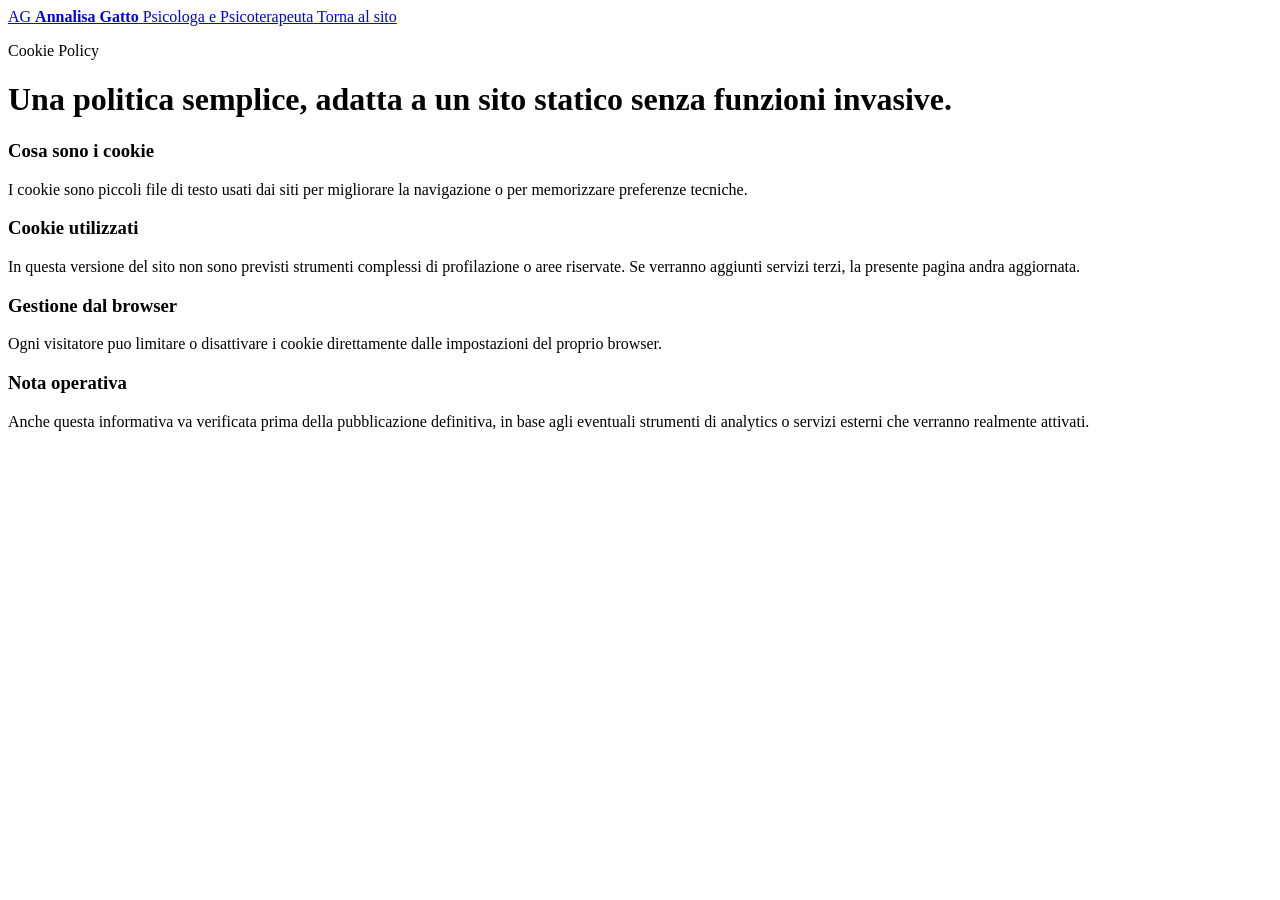
==== test1/cookie-policy.html @ 2bf9d8ae "Add files via upload" ====
<!doctype html>
<html lang="it">
  <head>
    <meta charset="UTF-8" />
    <meta name="viewport" content="width=device-width, initial-scale=1.0" />
    <title>Cookie Policy | Dott.ssa Annalisa Gatto</title>
    <meta
      name="description"
      content="Informativa cookie del sito della Dott.ssa Annalisa Gatto."
    />
    <link rel="preconnect" href="https://fonts.googleapis.com" />
    <link rel="preconnect" href="https://fonts.gstatic.com" crossorigin />
    <link
      href="https://fonts.googleapis.com/css2?family=Fraunces:opsz,wght@9..144,500..700&family=Manrope:wght@400;500;600;700;800&display=swap"
      rel="stylesheet"
    />
    <link rel="stylesheet" href="styles.css" />
  </head>
  <body class="legal-page">
    <main class="legal-hero">
      <div class="container">
        <div class="legal-topbar">
          <a class="brand" href="index.html">
            <span class="brand-seal">AG</span>
            <span class="brand-copy">
              <strong>Annalisa Gatto</strong>
              <span>Psicologa e Psicoterapeuta</span>
            </span>
          </a>
          <a class="button button-secondary" href="index.html">Torna al sito</a>
        </div>

        <div class="legal-card">
          <div class="legal-copy">
            <p class="eyebrow">Cookie Policy</p>
            <h1>Una politica semplice, adatta a un sito statico senza funzioni invasive.</h1>

            <section>
              <h3>Cosa sono i cookie</h3>
              <p>
                I cookie sono piccoli file di testo usati dai siti per migliorare la navigazione o
                per memorizzare preferenze tecniche.
              </p>
            </section>

            <section>
              <h3>Cookie utilizzati</h3>
              <p>
                In questa versione del sito non sono previsti strumenti complessi di profilazione o
                aree riservate. Se verranno aggiunti servizi terzi, la presente pagina andra
                aggiornata.
              </p>
            </section>

            <section>
              <h3>Gestione dal browser</h3>
              <p>
                Ogni visitatore puo limitare o disattivare i cookie direttamente dalle impostazioni
                del proprio browser.
              </p>
            </section>

            <section>
              <h3>Nota operativa</h3>
              <p>
                Anche questa informativa va verificata prima della pubblicazione definitiva, in base
                agli eventuali strumenti di analytics o servizi esterni che verranno realmente
                attivati.
              </p>
            </section>
          </div>
        </div>
      </div>
    </main>
  </body>
</html>
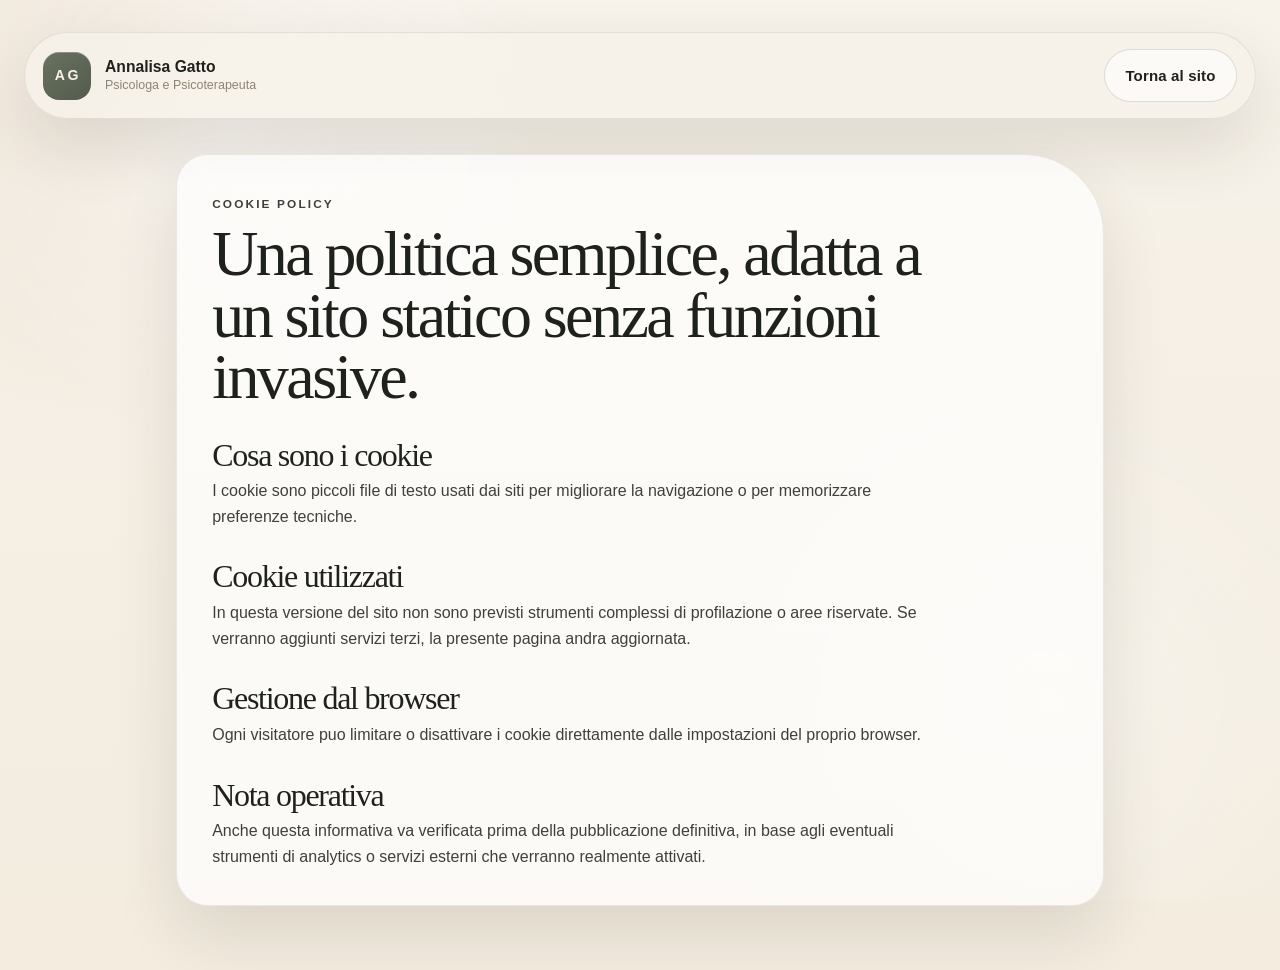
==== commit f795daf0: "Add files via upload" ====
--- a/test1/cookie-policy.html
+++ b/test1/cookie-policy.html
@@ -11,7 +11,7 @@
     <link rel="preconnect" href="https://fonts.googleapis.com" />
     <link rel="preconnect" href="https://fonts.gstatic.com" crossorigin />
     <link
-      href="https://fonts.googleapis.com/css2?family=Fraunces:opsz,wght@9..144,500..700&family=Manrope:wght@400;500;600;700;800&display=swap"
+      href="https://fonts.googleapis.com/css2?family=Instrument+Serif:ital@0;1&family=Manrope:wght@400;500;600;700;800&display=swap"
       rel="stylesheet"
     />
     <link rel="stylesheet" href="styles.css" />
--- a/test1/styles.css
+++ b/test1/styles.css
@@ -0,0 +1,1160 @@
+:root {
+  --paper: #f5efe6;
+  --paper-deep: #eadfce;
+  --paper-strong: #e0d0bb;
+  --ink: #1f211d;
+  --ink-soft: #3e4039;
+  --olive: #68725f;
+  --olive-soft: #919983;
+  --copper: #b4684d;
+  --sand: #d6bea0;
+  --stone: #8f8375;
+  --line: rgba(31, 33, 29, 0.12);
+  --line-strong: rgba(31, 33, 29, 0.24);
+  --shadow-soft: 0 28px 65px rgba(52, 41, 30, 0.12);
+  --shadow-strong: 0 36px 90px rgba(35, 27, 18, 0.16);
+  --max-width: 1240px;
+  --radius-large: 40px;
+  --radius-pill: 999px;
+}
+
+*,
+*::before,
+*::after {
+  box-sizing: border-box;
+}
+
+html {
+  scroll-behavior: smooth;
+}
+
+body {
+  margin: 0;
+  min-height: 100vh;
+  font-family: "Manrope", sans-serif;
+  color: var(--ink);
+  background:
+    radial-gradient(circle at top left, rgba(214, 190, 160, 0.34), transparent 34rem),
+    radial-gradient(circle at 88% 12%, rgba(104, 114, 95, 0.16), transparent 30rem),
+    linear-gradient(180deg, #f7f2ea 0%, #f2ebe1 48%, #f6f0e8 100%);
+  line-height: 1.6;
+}
+
+body::before {
+  content: "";
+  position: fixed;
+  inset: 0;
+  pointer-events: none;
+  background:
+    radial-gradient(circle at 18% 14%, rgba(255, 255, 255, 0.75), transparent 20rem),
+    radial-gradient(circle at 82% 78%, rgba(255, 255, 255, 0.44), transparent 22rem);
+  opacity: 0.75;
+}
+
+main,
+header,
+footer {
+  position: relative;
+  z-index: 1;
+}
+
+img {
+  display: block;
+  max-width: 100%;
+}
+
+a {
+  color: inherit;
+  text-decoration: none;
+}
+
+p,
+ul {
+  margin: 0;
+}
+
+h1,
+h2,
+h3 {
+  margin: 0;
+  font-family: "Instrument Serif", serif;
+  font-weight: 400;
+  letter-spacing: -0.04em;
+  line-height: 0.96;
+}
+
+section[id] {
+  scroll-margin-top: 8rem;
+}
+
+.container {
+  width: min(var(--max-width), calc(100% - 3rem));
+  margin: 0 auto;
+}
+
+.page-noise {
+  position: fixed;
+  inset: 0;
+  z-index: 0;
+  pointer-events: none;
+  opacity: 0.18;
+  background-image:
+    linear-gradient(transparent 0%, rgba(255, 255, 255, 0.18) 100%),
+    repeating-linear-gradient(
+      0deg,
+      rgba(31, 33, 29, 0.03) 0,
+      rgba(31, 33, 29, 0.03) 1px,
+      transparent 1px,
+      transparent 5px
+    );
+}
+
+.page-frame {
+  position: fixed;
+  inset: 1rem;
+  z-index: 0;
+  pointer-events: none;
+  border: 1px solid rgba(31, 33, 29, 0.08);
+  border-radius: 1.5rem;
+}
+
+.site-header {
+  position: sticky;
+  top: 1rem;
+  z-index: 30;
+  padding-top: 1rem;
+}
+
+.header-bar {
+  display: flex;
+  align-items: center;
+  justify-content: space-between;
+  gap: 1.5rem;
+  padding: 0.9rem 1rem 0.9rem 1.1rem;
+  border: 1px solid rgba(31, 33, 29, 0.09);
+  border-radius: var(--radius-pill);
+  background: rgba(247, 242, 234, 0.82);
+  box-shadow: var(--shadow-soft);
+  backdrop-filter: blur(18px);
+}
+
+.brand {
+  display: inline-flex;
+  align-items: center;
+  gap: 0.9rem;
+  min-width: 0;
+}
+
+.brand-seal {
+  display: inline-grid;
+  place-items: center;
+  width: 3rem;
+  height: 3rem;
+  border-radius: 1rem;
+  background:
+    linear-gradient(140deg, rgba(104, 114, 95, 0.9), rgba(82, 89, 76, 0.9)),
+    var(--olive);
+  color: #f8f2eb;
+  font-size: 0.88rem;
+  font-weight: 800;
+  letter-spacing: 0.2em;
+  text-indent: 0.2em;
+  box-shadow: inset 0 1px 0 rgba(255, 255, 255, 0.25);
+}
+
+.brand-copy {
+  display: flex;
+  flex-direction: column;
+  gap: 0.12rem;
+  min-width: 0;
+}
+
+.brand-copy strong {
+  font-size: 0.98rem;
+  line-height: 1.15;
+}
+
+.brand-copy span {
+  color: var(--stone);
+  font-size: 0.78rem;
+  line-height: 1.2;
+}
+
+.menu-toggle {
+  display: none;
+  border: 1px solid rgba(31, 33, 29, 0.14);
+  border-radius: var(--radius-pill);
+  background: rgba(255, 255, 255, 0.55);
+  color: var(--ink);
+  padding: 0.75rem 1rem;
+  font: inherit;
+  font-weight: 700;
+  cursor: pointer;
+}
+
+.primary-navigation {
+  display: flex;
+  align-items: center;
+  gap: 1.5rem;
+}
+
+.primary-navigation a {
+  position: relative;
+  font-size: 0.92rem;
+  font-weight: 700;
+  letter-spacing: 0.02em;
+}
+
+.primary-navigation a::after {
+  content: "";
+  position: absolute;
+  left: 0;
+  bottom: -0.35rem;
+  width: 100%;
+  height: 1px;
+  background: currentColor;
+  transform: scaleX(0);
+  transform-origin: left;
+  transition: transform 0.24s ease;
+}
+
+.primary-navigation a:hover::after,
+.primary-navigation a:focus-visible::after {
+  transform: scaleX(1);
+}
+
+.hero-section {
+  padding: 5.5rem 0 4rem;
+}
+
+.hero-layout {
+  display: grid;
+  grid-template-columns: minmax(0, 1.05fr) minmax(18rem, 0.95fr);
+  gap: 3rem;
+  align-items: center;
+}
+
+.hero-copy {
+  position: relative;
+  z-index: 1;
+}
+
+.kicker,
+.kicker-light,
+.statement-label,
+.margin-label,
+.rail-kicker,
+.note-label,
+.eyebrow,
+.path-number,
+.lane-mark {
+  font-size: 0.74rem;
+  font-weight: 800;
+  line-height: 1;
+  letter-spacing: 0.18em;
+  text-transform: uppercase;
+}
+
+.kicker,
+.statement-label,
+.margin-label,
+.eyebrow {
+  color: var(--olive);
+}
+
+.kicker-light {
+  color: rgba(245, 239, 230, 0.72);
+}
+
+.hero-copy h1 {
+  max-width: 11ch;
+  margin-top: 0.85rem;
+  font-size: clamp(4rem, 8.3vw, 7.4rem);
+}
+
+.hero-copy h1 em {
+  display: block;
+  font-style: italic;
+}
+
+.hero-summary {
+  max-width: 34rem;
+  margin-top: 1.65rem;
+  color: var(--ink-soft);
+  font-size: clamp(1.04rem, 1.8vw, 1.22rem);
+}
+
+.hero-actions,
+.contact-actions {
+  display: flex;
+  flex-wrap: wrap;
+  gap: 0.95rem;
+  margin-top: 2rem;
+}
+
+.button {
+  display: inline-flex;
+  align-items: center;
+  justify-content: center;
+  min-height: 3.25rem;
+  padding: 0.85rem 1.3rem;
+  border-radius: var(--radius-pill);
+  font-size: 0.94rem;
+  font-weight: 800;
+  letter-spacing: 0.01em;
+  transition:
+    transform 0.2s ease,
+    box-shadow 0.2s ease,
+    background-color 0.2s ease,
+    color 0.2s ease,
+    border-color 0.2s ease;
+}
+
+.button:hover,
+.button:focus-visible {
+  transform: translateY(-2px);
+}
+
+.button-primary {
+  background: var(--ink);
+  color: #f7f2ea;
+  box-shadow: 0 18px 40px rgba(31, 33, 29, 0.16);
+}
+
+.button-secondary {
+  border: 1px solid rgba(31, 33, 29, 0.14);
+  background: rgba(255, 255, 255, 0.62);
+}
+
+.button-light {
+  background: rgba(247, 242, 234, 0.96);
+  color: var(--ink);
+}
+
+.hero-ribbons {
+  display: flex;
+  flex-wrap: wrap;
+  gap: 0.85rem;
+  margin-top: 2.4rem;
+}
+
+.hero-ribbons span {
+  display: inline-flex;
+  align-items: center;
+  min-height: 2.6rem;
+  padding: 0.55rem 0.95rem;
+  border: 1px solid rgba(31, 33, 29, 0.1);
+  background: rgba(255, 255, 255, 0.7);
+  box-shadow: 0 14px 30px rgba(31, 33, 29, 0.07);
+  font-size: 0.83rem;
+  font-weight: 700;
+  letter-spacing: 0.02em;
+}
+
+.hero-ribbons span:nth-child(1) {
+  transform: rotate(-2deg);
+}
+
+.hero-ribbons span:nth-child(2) {
+  transform: rotate(2.2deg);
+}
+
+.hero-ribbons span:nth-child(3) {
+  transform: rotate(-1deg);
+}
+
+.hero-visual {
+  display: flex;
+  justify-content: flex-end;
+}
+
+.portrait-stage {
+  position: relative;
+  width: min(39rem, 100%);
+  padding: 2.8rem 1.6rem 2rem;
+}
+
+.portrait-stage::before {
+  content: "";
+  position: absolute;
+  inset: 2.4rem 0.1rem 1rem 2.8rem;
+  border-radius: 44% 56% 20% 42% / 22% 28% 52% 48%;
+  background: linear-gradient(155deg, rgba(104, 114, 95, 0.2), rgba(180, 104, 77, 0.14));
+  transform: rotate(-4deg);
+}
+
+.portrait-stage::after {
+  content: "";
+  position: absolute;
+  inset: 0;
+  border: 1px solid rgba(31, 33, 29, 0.09);
+  border-radius: 3rem 8rem 2.5rem 3rem;
+  transform: rotate(2deg);
+}
+
+.portrait-window {
+  position: relative;
+  z-index: 1;
+  aspect-ratio: 0.83;
+  overflow: hidden;
+  border-radius: 46% 54% 24% 38% / 24% 28% 52% 48%;
+  box-shadow: var(--shadow-strong);
+}
+
+.portrait-window::after {
+  content: "";
+  position: absolute;
+  inset: 0;
+  border: 1px solid rgba(255, 255, 255, 0.55);
+  border-radius: inherit;
+}
+
+.portrait-image {
+  width: 100%;
+  height: 100%;
+  object-fit: cover;
+}
+
+.portrait-note {
+  position: absolute;
+  z-index: 2;
+  width: min(14rem, 48vw);
+  padding: 1rem 1.05rem 1rem 1.1rem;
+  border: 1px solid rgba(31, 33, 29, 0.11);
+  background: rgba(248, 244, 238, 0.96);
+  box-shadow: 0 18px 36px rgba(31, 33, 29, 0.08);
+  line-height: 1.45;
+}
+
+.note-left {
+  top: 5rem;
+  left: -1.2rem;
+  transform: rotate(-4deg);
+}
+
+.note-right {
+  right: -0.8rem;
+  bottom: 3.2rem;
+  transform: rotate(4deg);
+}
+
+.note-label {
+  display: block;
+  margin-bottom: 0.55rem;
+  color: var(--copper);
+}
+
+.statement-band {
+  padding: 1rem 0 4rem;
+}
+
+.statement-layout {
+  position: relative;
+  display: grid;
+  grid-template-columns: 11rem minmax(0, 1fr);
+  gap: 1.5rem;
+  align-items: start;
+  padding: 2rem 2.2rem;
+  border-radius: 1.8rem 4.5rem 1.8rem 1.8rem;
+  background: linear-gradient(135deg, #b86d4d 0%, #d09b6b 100%);
+  color: #fff8f0;
+  box-shadow: var(--shadow-soft);
+  overflow: hidden;
+}
+
+.statement-layout::after {
+  content: "";
+  position: absolute;
+  top: -3rem;
+  right: -2rem;
+  width: 15rem;
+  height: 15rem;
+  border-radius: 50%;
+  border: 1px solid rgba(255, 255, 255, 0.26);
+}
+
+.statement-copy {
+  font-family: "Instrument Serif", serif;
+  font-size: clamp(2rem, 4vw, 3.2rem);
+  letter-spacing: -0.04em;
+  line-height: 0.98;
+}
+
+.statement-copy span {
+  display: block;
+  font-style: italic;
+}
+
+.profile-section,
+.lanes-section,
+.notebook-section,
+.path-section,
+.contact-section {
+  padding: 2rem 0 5.5rem;
+}
+
+.profile-layout {
+  display: grid;
+  grid-template-columns: minmax(0, 0.72fr) minmax(0, 1.2fr) minmax(15rem, 0.8fr);
+  gap: 2rem 2.8rem;
+  align-items: start;
+}
+
+.profile-margin {
+  padding-top: 0.4rem;
+}
+
+.margin-quote {
+  max-width: 15rem;
+  margin-top: 1rem;
+  font-family: "Instrument Serif", serif;
+  font-size: clamp(1.7rem, 3vw, 2.35rem);
+  line-height: 0.98;
+  color: var(--ink-soft);
+}
+
+.profile-essay {
+  position: relative;
+  padding-top: 0.5rem;
+}
+
+.profile-essay::before {
+  content: "";
+  position: absolute;
+  top: 0;
+  left: 0;
+  width: 7rem;
+  height: 1px;
+  background: var(--line-strong);
+}
+
+.profile-essay h2,
+.section-heading h2,
+.notebook-side h2,
+.path-intro h2,
+.contact-main h2,
+.legal-copy h1 {
+  font-size: clamp(2.8rem, 5vw, 4.8rem);
+}
+
+.lead-paragraph {
+  margin-top: 1.45rem;
+  color: var(--ink-soft);
+  font-size: 1.16rem;
+}
+
+.profile-essay p + p {
+  margin-top: 1rem;
+}
+
+.profile-rail {
+  display: grid;
+  gap: 1rem;
+}
+
+.rail-piece {
+  position: relative;
+  padding: 1.3rem 1.25rem 1.25rem 1.35rem;
+  box-shadow: var(--shadow-soft);
+}
+
+.rail-piece h3 {
+  margin-top: 0.5rem;
+  font-size: 2rem;
+}
+
+.rail-piece-dark {
+  color: #f7f2ea;
+  background: linear-gradient(155deg, var(--ink), #34362f);
+  clip-path: polygon(8% 0, 100% 0, 100% 100%, 0 100%, 0 18%);
+}
+
+.rail-piece-light {
+  background: rgba(255, 255, 255, 0.6);
+  clip-path: polygon(0 0, 100% 0, 92% 100%, 0 100%);
+}
+
+.rail-kicker {
+  color: rgba(247, 242, 234, 0.68);
+}
+
+.rail-piece-light .rail-kicker {
+  color: var(--copper);
+}
+
+.rail-links {
+  display: flex;
+  flex-direction: column;
+  gap: 0.8rem;
+  padding-left: 1rem;
+  border-left: 1px solid rgba(31, 33, 29, 0.12);
+}
+
+.rail-links a,
+.contact-links a,
+.legal-copy a {
+  position: relative;
+  width: fit-content;
+  font-weight: 700;
+}
+
+.rail-links a::after,
+.contact-links a::after,
+.legal-copy a::after {
+  content: "";
+  position: absolute;
+  left: 0;
+  bottom: -0.18rem;
+  width: 100%;
+  height: 1px;
+  background: currentColor;
+  opacity: 0.45;
+}
+
+.section-heading {
+  max-width: 54rem;
+  margin-bottom: 2rem;
+}
+
+.section-heading h2 {
+  margin-top: 0.8rem;
+}
+
+.lanes {
+  display: grid;
+  gap: 1rem;
+}
+
+.lane {
+  position: relative;
+  display: grid;
+  grid-template-columns: 6rem minmax(0, 1fr);
+  gap: 1.2rem;
+  align-items: center;
+  min-height: 10rem;
+  padding: 1.35rem 1.5rem;
+  border: 1px solid rgba(31, 33, 29, 0.07);
+  box-shadow: var(--shadow-soft);
+  overflow: hidden;
+  transition: transform 0.22s ease;
+}
+
+.lane:hover {
+  transform: translateX(0.3rem);
+}
+
+.lane::after {
+  content: "";
+  position: absolute;
+  top: 0;
+  right: 1.4rem;
+  width: 10rem;
+  height: 100%;
+  background: linear-gradient(180deg, rgba(255, 255, 255, 0.25), transparent);
+  transform: skewX(-22deg);
+}
+
+.lane-mark {
+  position: relative;
+  z-index: 1;
+  color: rgba(31, 33, 29, 0.42);
+}
+
+.lane-body {
+  position: relative;
+  z-index: 1;
+}
+
+.lane-body h3 {
+  font-size: clamp(2rem, 3.2vw, 3rem);
+}
+
+.lane-body p {
+  max-width: 43rem;
+  margin-top: 0.45rem;
+}
+
+.lane-olive {
+  background: linear-gradient(135deg, rgba(104, 114, 95, 0.2), rgba(245, 239, 230, 0.94));
+  border-radius: 1.4rem 4.5rem 1.4rem 1.4rem;
+}
+
+.lane-sand {
+  background: linear-gradient(135deg, rgba(214, 190, 160, 0.34), rgba(255, 249, 242, 0.95));
+  border-radius: 4rem 1.4rem 1.4rem 1.4rem;
+}
+
+.lane-copper {
+  background: linear-gradient(135deg, rgba(180, 104, 77, 0.26), rgba(255, 245, 238, 0.95));
+  border-radius: 1.4rem 1.4rem 4rem 1.4rem;
+}
+
+.lane-ink {
+  color: #f7f2ea;
+  background: linear-gradient(135deg, #242621, #3f433b);
+  border-radius: 1.4rem 1.4rem 1.4rem 4rem;
+}
+
+.lane-ink .lane-mark {
+  color: rgba(247, 242, 234, 0.48);
+}
+
+.notebook-layout {
+  display: grid;
+  grid-template-columns: minmax(0, 0.9fr) minmax(0, 1.1fr);
+  gap: 2rem 2.5rem;
+  align-items: start;
+}
+
+.notebook-side {
+  max-width: 28rem;
+}
+
+.notebook-side h2 {
+  margin-top: 0.8rem;
+}
+
+.notebook-pages {
+  position: relative;
+  padding: 0.5rem 0;
+  border: 1px solid rgba(31, 33, 29, 0.08);
+  border-radius: 1.5rem 4rem 1.5rem 1.5rem;
+  background: rgba(255, 255, 255, 0.62);
+  box-shadow: var(--shadow-soft);
+  overflow: hidden;
+}
+
+.notebook-pages::before {
+  content: "";
+  position: absolute;
+  top: 0;
+  bottom: 0;
+  left: 9.2rem;
+  width: 1px;
+  background: rgba(180, 104, 77, 0.22);
+}
+
+.notebook-line {
+  display: grid;
+  grid-template-columns: 8rem minmax(0, 1fr);
+  gap: 1.4rem;
+  padding: 1.35rem 1.8rem 1.35rem 1.8rem;
+}
+
+.notebook-line + .notebook-line {
+  border-top: 1px dashed rgba(31, 33, 29, 0.12);
+}
+
+.notebook-line span {
+  color: var(--olive);
+  font-size: 0.82rem;
+  font-weight: 800;
+  letter-spacing: 0.08em;
+  text-transform: uppercase;
+}
+
+.path-layout {
+  display: grid;
+  grid-template-columns: minmax(0, 0.86fr) minmax(0, 1.14fr);
+  gap: 2rem 3rem;
+  align-items: start;
+}
+
+.path-intro h2 {
+  margin-top: 0.8rem;
+}
+
+.path-track {
+  position: relative;
+  display: grid;
+  gap: 1.4rem;
+  padding-left: 1.9rem;
+}
+
+.path-track::before {
+  content: "";
+  position: absolute;
+  top: 0.6rem;
+  bottom: 0.6rem;
+  left: 2rem;
+  width: 1px;
+  background: linear-gradient(180deg, rgba(31, 33, 29, 0.26), rgba(31, 33, 29, 0.08));
+}
+
+.path-step {
+  position: relative;
+  display: grid;
+  grid-template-columns: 4rem minmax(0, 1fr);
+  gap: 1.2rem;
+  align-items: start;
+}
+
+.path-number {
+  position: relative;
+  z-index: 1;
+  display: inline-grid;
+  place-items: center;
+  width: 4rem;
+  height: 4rem;
+  border-radius: 50%;
+  background: var(--ink);
+  color: #f7f2ea;
+  box-shadow: 0 15px 30px rgba(31, 33, 29, 0.14);
+}
+
+.path-step h3 {
+  font-size: 2rem;
+}
+
+.path-step p {
+  margin-top: 0.35rem;
+}
+
+.contact-layout {
+  display: grid;
+  grid-template-columns: minmax(0, 1.1fr) minmax(16rem, 0.9fr);
+  gap: 2rem 2.4rem;
+  align-items: stretch;
+}
+
+.contact-main {
+  position: relative;
+  padding: 2.5rem;
+  border-radius: 2rem 6rem 2rem 2rem;
+  color: #f7f2ea;
+  background: linear-gradient(150deg, #1d1f1b 0%, #30332d 100%);
+  box-shadow: var(--shadow-strong);
+  overflow: hidden;
+}
+
+.contact-main::after {
+  content: "";
+  position: absolute;
+  right: -4rem;
+  bottom: -5rem;
+  width: 15rem;
+  height: 15rem;
+  border-radius: 50%;
+  background: radial-gradient(circle, rgba(214, 190, 160, 0.2), transparent 68%);
+}
+
+.contact-main h2 {
+  margin-top: 0.9rem;
+  max-width: 11ch;
+}
+
+.contact-main h2 span {
+  display: block;
+  color: rgba(245, 239, 230, 0.72);
+  font-style: italic;
+}
+
+.contact-rail {
+  display: flex;
+  flex-direction: column;
+  justify-content: space-between;
+  gap: 2rem;
+  padding: 1rem 0 0 1.3rem;
+  border-left: 1px solid rgba(31, 33, 29, 0.12);
+}
+
+.contact-mail {
+  font-family: "Instrument Serif", serif;
+  font-size: clamp(2.7rem, 5vw, 4.4rem);
+  line-height: 0.95;
+  letter-spacing: -0.05em;
+}
+
+.contact-list {
+  padding-left: 1.1rem;
+  color: var(--ink-soft);
+}
+
+.contact-links {
+  display: flex;
+  flex-direction: column;
+  gap: 0.8rem;
+}
+
+.site-footer {
+  padding: 0 0 3rem;
+}
+
+.footer-bar {
+  display: flex;
+  justify-content: space-between;
+  gap: 2rem;
+  padding-top: 1.5rem;
+  border-top: 1px solid rgba(31, 33, 29, 0.1);
+}
+
+.footer-title {
+  font-size: 1rem;
+  font-weight: 800;
+}
+
+.footer-copy,
+.footer-meta {
+  color: var(--stone);
+  font-size: 0.92rem;
+}
+
+.footer-meta {
+  display: flex;
+  gap: 1rem;
+  align-items: center;
+  text-align: right;
+}
+
+.legal-page {
+  background:
+    radial-gradient(circle at 8% 8%, rgba(214, 190, 160, 0.28), transparent 22rem),
+    linear-gradient(180deg, #f7f2ea 0%, #f3ecdf 100%);
+}
+
+.legal-hero {
+  padding: 2rem 0 4rem;
+}
+
+.legal-topbar {
+  display: flex;
+  align-items: center;
+  justify-content: space-between;
+  gap: 1rem;
+  padding: 1rem 1.1rem;
+  border: 1px solid rgba(31, 33, 29, 0.09);
+  border-radius: var(--radius-pill);
+  background: rgba(247, 242, 234, 0.82);
+  box-shadow: var(--shadow-soft);
+}
+
+.legal-card {
+  max-width: 58rem;
+  margin: 2.2rem auto 0;
+  padding: 2.2rem;
+  border: 1px solid rgba(31, 33, 29, 0.09);
+  border-radius: 2rem 5rem 2rem 2rem;
+  background: rgba(255, 255, 255, 0.7);
+  box-shadow: var(--shadow-soft);
+}
+
+.legal-copy {
+  max-width: 45rem;
+}
+
+.legal-copy h1 {
+  margin-top: 0.8rem;
+}
+
+.legal-copy section {
+  margin-top: 2rem;
+}
+
+.legal-copy h3 {
+  font-size: 2rem;
+}
+
+.legal-copy p {
+  margin-top: 0.5rem;
+  color: var(--ink-soft);
+}
+
+[data-reveal] {
+  opacity: 0;
+  transform: translateY(1.6rem);
+  transition:
+    opacity 0.7s ease,
+    transform 0.7s ease;
+}
+
+[data-reveal].is-visible {
+  opacity: 1;
+  transform: translateY(0);
+}
+
+@media (max-width: 1100px) {
+  .hero-layout,
+  .profile-layout,
+  .notebook-layout,
+  .path-layout,
+  .contact-layout {
+    grid-template-columns: 1fr;
+  }
+
+  .hero-visual {
+    justify-content: flex-start;
+  }
+
+  .profile-rail {
+    grid-template-columns: repeat(3, minmax(0, 1fr));
+    align-items: start;
+  }
+
+  .statement-layout {
+    grid-template-columns: 1fr;
+  }
+}
+
+@media (max-width: 820px) {
+  .page-frame {
+    inset: 0.65rem;
+    border-radius: 1rem;
+  }
+
+  .container {
+    width: min(var(--max-width), calc(100% - 1.5rem));
+  }
+
+  .site-header {
+    top: 0.7rem;
+    padding-top: 0.7rem;
+  }
+
+  .header-bar,
+  .legal-topbar {
+    align-items: flex-start;
+    border-radius: 1.5rem;
+  }
+
+  .menu-toggle {
+    display: inline-flex;
+  }
+
+  .primary-navigation {
+    position: absolute;
+    top: calc(100% + 0.75rem);
+    right: 0;
+    display: none;
+    min-width: 13rem;
+    padding: 0.85rem;
+    border: 1px solid rgba(31, 33, 29, 0.09);
+    border-radius: 1.25rem;
+    background: rgba(247, 242, 234, 0.95);
+    box-shadow: var(--shadow-soft);
+  }
+
+  .primary-navigation.is-open {
+    display: grid;
+    gap: 0.9rem;
+  }
+
+  .hero-section {
+    padding-top: 4.2rem;
+  }
+
+  .hero-ribbons span {
+    transform: none;
+  }
+
+  .portrait-stage {
+    padding: 1rem 0 0;
+  }
+
+  .portrait-stage::after {
+    border-radius: 2rem 4rem 2rem 2rem;
+  }
+
+  .portrait-note {
+    position: static;
+    width: 100%;
+    margin-top: 1rem;
+    transform: none;
+  }
+
+  .lanes {
+    gap: 0.85rem;
+  }
+
+  .lane {
+    grid-template-columns: 1fr;
+    gap: 0.45rem;
+  }
+
+  .lane::after {
+    display: none;
+  }
+
+  .notebook-pages::before,
+  .path-track::before {
+    display: none;
+  }
+
+  .notebook-line,
+  .path-step {
+    grid-template-columns: 1fr;
+  }
+
+  .path-track {
+    padding-left: 0;
+  }
+
+  .contact-main,
+  .legal-card,
+  .statement-layout {
+    border-radius: 1.5rem 2.8rem 1.5rem 1.5rem;
+  }
+
+  .contact-rail {
+    padding-left: 0;
+    border-left: 0;
+    border-top: 1px solid rgba(31, 33, 29, 0.12);
+    padding-top: 1.4rem;
+  }
+
+  .footer-bar,
+  .footer-meta,
+  .legal-topbar {
+    flex-direction: column;
+    align-items: flex-start;
+    text-align: left;
+  }
+}
+
+@media (max-width: 620px) {
+  body {
+    font-size: 0.96rem;
+  }
+
+  .hero-copy h1,
+  .profile-essay h2,
+  .section-heading h2,
+  .notebook-side h2,
+  .path-intro h2,
+  .contact-main h2,
+  .legal-copy h1 {
+    font-size: clamp(2.8rem, 13vw, 4.3rem);
+  }
+
+  .brand-copy strong {
+    font-size: 0.9rem;
+  }
+
+  .brand-copy span {
+    font-size: 0.72rem;
+  }
+
+  .hero-summary,
+  .lead-paragraph {
+    font-size: 1rem;
+  }
+
+  .profile-rail {
+    grid-template-columns: 1fr;
+  }
+
+  .rail-piece h3,
+  .lane-body h3,
+  .path-step h3,
+  .legal-copy h3 {
+    font-size: 1.8rem;
+  }
+
+  .contact-main,
+  .legal-card {
+    padding: 1.6rem;
+  }
+
+  .contact-mail {
+    font-size: clamp(2.35rem, 11vw, 3.6rem);
+  }
+}
